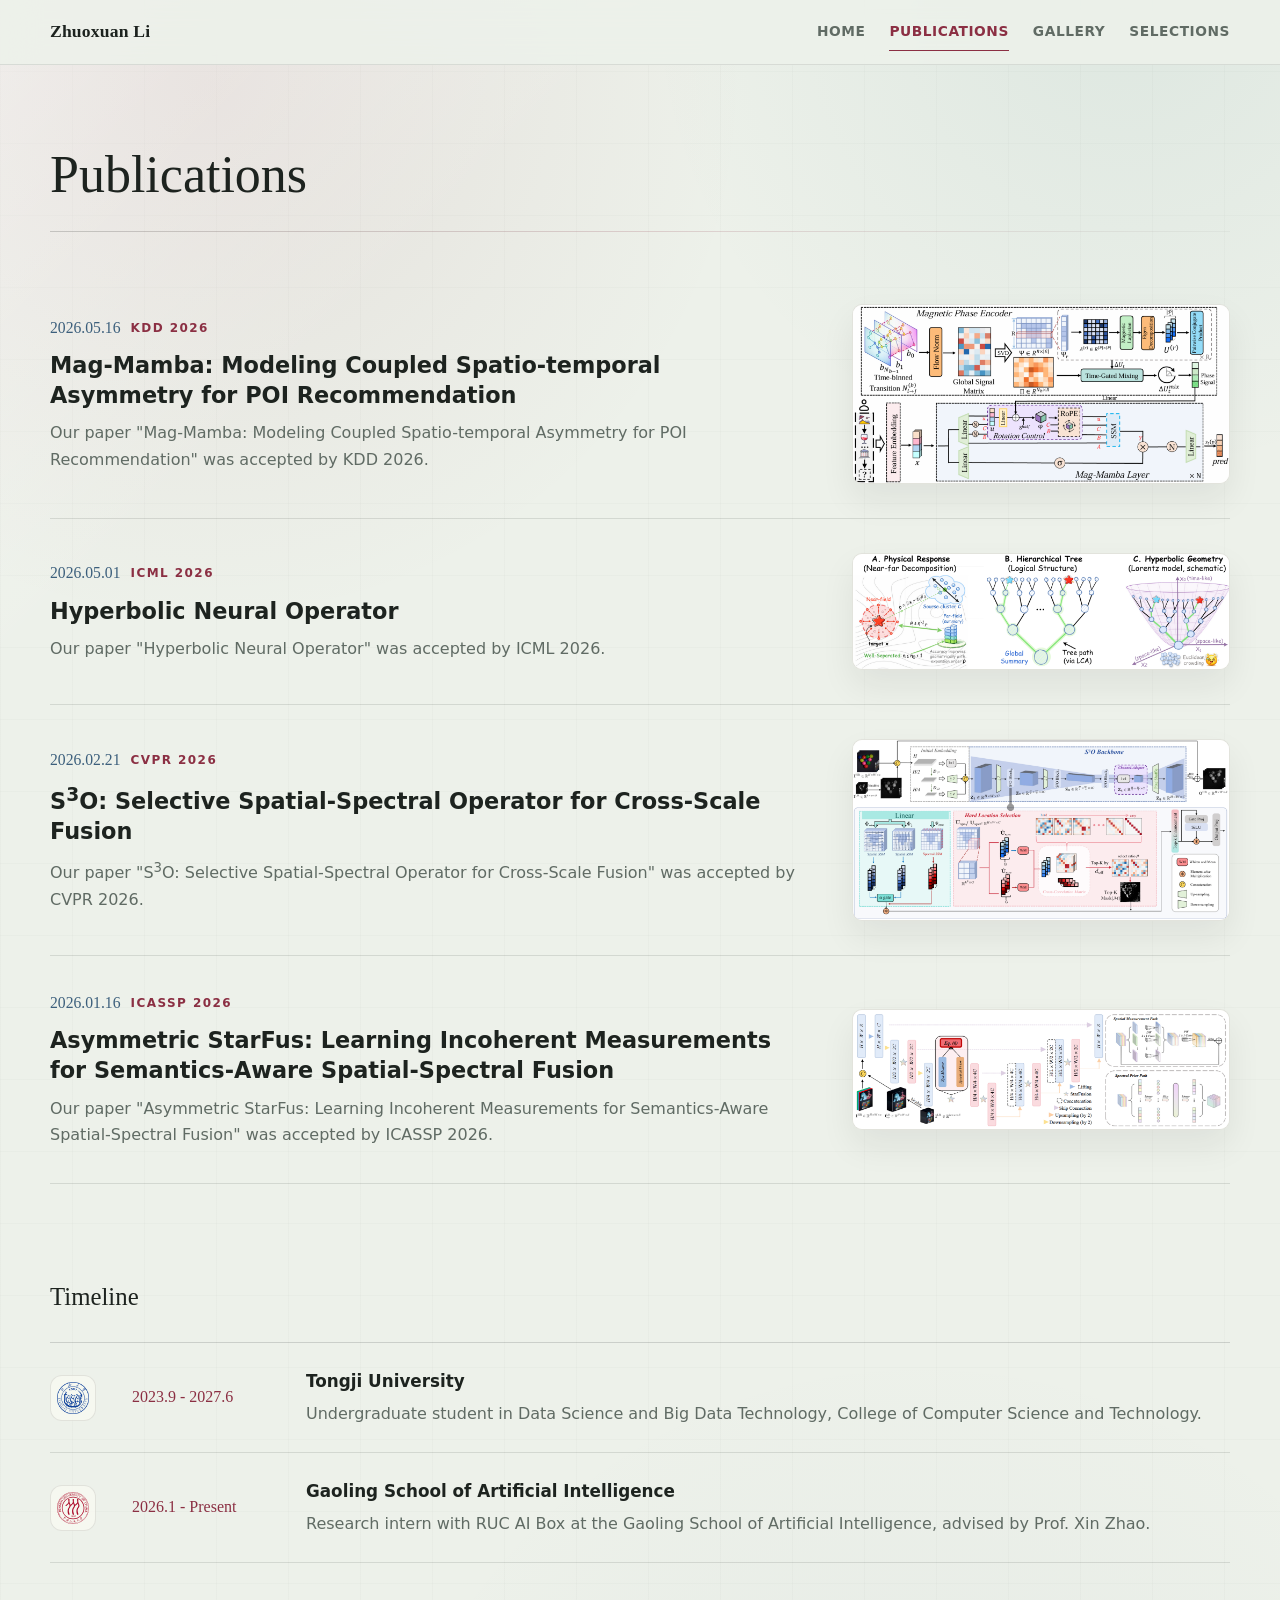
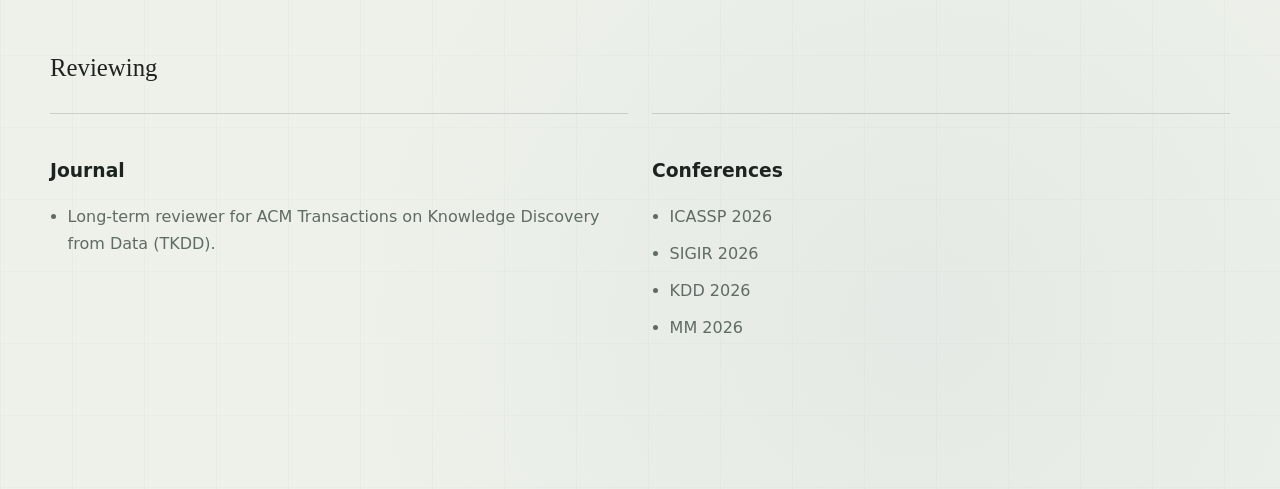
==== publications.html @ 2861a196 "Deploy personal site: multi-page layout with gallery, publications, and selections. EOF  Co-authored" ====
<!DOCTYPE html>
<html lang="en">
<head>
    <meta charset="UTF-8">
    <meta name="viewport" content="width=device-width, initial-scale=1.0">
    <title>Publications | Zhuoxuan Li</title>
    <link rel="stylesheet" href="assets/site.css">
</head>
<body>
    <header class="site-header">
        <div class="page nav">
            <a class="brand" href="index.html">Zhuoxuan Li</a>
            <nav class="nav-links" aria-label="Main navigation">
                <a href="index.html">Home</a>
                <a class="active" href="publications.html">Publications</a>
                <a href="gallery.html">Gallery</a>
                <a href="selections.html">Selections</a>
            </nav>
        </div>
    </header>

    <main class="page">
        <section class="page-title">
            <h1>Publications</h1>
        </section>

        <section class="paper-list">
            <article class="paper-entry">
                <div class="paper-main">
                    <div class="paper-meta">
                        <time>2026.05.16</time>
                        <span>KDD 2026</span>
                    </div>
                    <h2>Mag-Mamba: Modeling Coupled Spatio-temporal Asymmetry for POI Recommendation</h2>
                    <p>Our paper "Mag-Mamba: Modeling Coupled Spatio-temporal Asymmetry for POI Recommendation" was accepted by KDD 2026.</p>
                </div>
                <img src="assets/papers/mag-mamba.png" alt="Mag-Mamba pipeline">
            </article>
            <article class="paper-entry">
                <div class="paper-main">
                    <div class="paper-meta">
                        <time>2026.05.01</time>
                        <span>ICML 2026</span>
                    </div>
                    <h2>Hyperbolic Neural Operator</h2>
                    <p>Our paper "Hyperbolic Neural Operator" was accepted by ICML 2026.</p>
                </div>
                <img src="assets/papers/hno.png" alt="Hyperbolic Neural Operator pipeline">
            </article>
            <article class="paper-entry">
                <div class="paper-main">
                    <div class="paper-meta">
                        <time>2026.02.21</time>
                        <span>CVPR 2026</span>
                    </div>
                    <h2>S<sup>3</sup>O: Selective Spatial-Spectral Operator for Cross-Scale Fusion</h2>
                    <p>Our paper "S<sup>3</sup>O: Selective Spatial-Spectral Operator for Cross-Scale Fusion" was accepted by CVPR 2026.</p>
                </div>
                <img src="assets/papers/s3o.png" alt="S3O pipeline">
            </article>
            <article class="paper-entry">
                <div class="paper-main">
                    <div class="paper-meta">
                        <time>2026.01.16</time>
                        <span>ICASSP 2026</span>
                    </div>
                    <h2>Asymmetric StarFus: Learning Incoherent Measurements for Semantics-Aware Spatial-Spectral Fusion</h2>
                    <p>Our paper "Asymmetric StarFus: Learning Incoherent Measurements for Semantics-Aware Spatial-Spectral Fusion" was accepted by ICASSP 2026.</p>
                </div>
                <img src="assets/papers/starfus.png" alt="Asymmetric StarFus pipeline">
            </article>
        </section>

        <section class="research-extra">
            <h2>Timeline</h2>
            <div class="timeline-panel">
                <article class="timeline-item">
                    <img class="timeline-logo" src="assets/logos/tongji.svg" alt="Tongji University logo">
                    <time>2023.9 - 2027.6</time>
                    <div>
                        <h3>Tongji University</h3>
                        <p>Undergraduate student in Data Science and Big Data Technology, College of Computer Science and Technology.</p>
                    </div>
                </article>
                <article class="timeline-item">
                    <img class="timeline-logo" src="assets/logos/ruc.svg" alt="Renmin University of China logo">
                    <time>2026.1 - Present</time>
                    <div>
                        <h3>Gaoling School of Artificial Intelligence</h3>
                        <p>Research intern with RUC AI Box at the Gaoling School of Artificial Intelligence, advised by Prof. Xin Zhao.</p>
                    </div>
                </article>
            </div>
        </section>

        <section class="research-extra">
            <h2>Reviewing</h2>
            <div class="service-grid">
                <article class="service-card">
                    <h3>Journal</h3>
                    <ul>
                        <li>Long-term reviewer for ACM Transactions on Knowledge Discovery from Data (TKDD).</li>
                    </ul>
                </article>
                <article class="service-card">
                    <h3>Conferences</h3>
                    <ul>
                        <li>ICASSP 2026</li>
                        <li>SIGIR 2026</li>
                        <li>KDD 2026</li>
                        <li>MM 2026</li>
                    </ul>
                </article>
            </div>
        </section>
    </main>
</body>
</html>
---- assets/site.css ----
:root {
    --bg: #edf1ea;
    --paper: #fbfbf4;
    --ink: #1d231f;
    --muted: #606b64;
    --line: #c9d1c7;
    --accent: #8b2f43;
    --teal: #1f6f6b;
    --blue: #3c5f7c;
    --gold: #9b7a42;
    --ink-rgb: 29, 35, 31;
    --bg-rgb: 237, 241, 234;
    --paper-rgb: 251, 251, 244;
    --accent-rgb: 139, 47, 67;
    --teal-rgb: 31, 111, 107;
    --blue-rgb: 60, 95, 124;
    --gold-rgb: 155, 122, 66;
    --shadow-rgb: 24, 33, 29;
    --shadow: 0 18px 44px rgba(var(--shadow-rgb), 0.08);
}

* {
    box-sizing: border-box;
}

html {
    scroll-behavior: smooth;
}

body {
    margin: 0;
    color: var(--ink);
    background:
        radial-gradient(circle at 16% 4%, rgba(var(--accent-rgb), 0.085), transparent 34rem),
        radial-gradient(circle at 88% 0%, rgba(var(--teal-rgb), 0.075), transparent 30rem),
        radial-gradient(circle at 72% 92%, rgba(var(--blue-rgb), 0.052), transparent 36rem),
        linear-gradient(135deg, rgba(255, 255, 255, 0.48), transparent 30rem),
        linear-gradient(90deg, rgba(var(--ink-rgb), 0.02) 1px, transparent 1px),
        linear-gradient(0deg, rgba(var(--ink-rgb), 0.02) 1px, transparent 1px),
        var(--bg);
    background-size: auto, auto, auto, auto, 72px 72px, 72px 72px, auto;
    font-family: Inter, ui-sans-serif, system-ui, -apple-system, BlinkMacSystemFont, "Segoe UI", Arial, sans-serif;
    line-height: 1.68;
}

::selection {
    color: var(--paper);
    background: var(--accent);
}

a {
    color: inherit;
    text-decoration: none;
}

p a,
dd a,
.identity-text a {
    color: var(--teal);
    text-decoration: underline;
    text-underline-offset: 3px;
}

.page {
    width: min(1180px, calc(100% - 56px));
    margin: 0 auto;
}

.narrow {
    width: min(940px, calc(100% - 56px));
}

.home-page {
    width: min(1160px, calc(100% - 72px));
}

.site-header {
    position: sticky;
    top: 0;
    z-index: 10;
    border-bottom: 1px solid rgba(var(--ink-rgb), 0.1);
    background: rgba(var(--bg-rgb), 0.86);
    backdrop-filter: blur(18px);
}

.nav {
    display: flex;
    align-items: center;
    justify-content: space-between;
    gap: 24px;
    min-height: 64px;
}

.brand {
    font-family: Georgia, "Times New Roman", serif;
    font-size: 1.1rem;
    font-weight: 700;
    letter-spacing: 0.01em;
}

.nav-links {
    display: flex;
    flex-wrap: wrap;
    justify-content: flex-end;
    gap: 24px;
    color: var(--muted);
    font-size: 0.86rem;
    font-weight: 700;
    letter-spacing: 0.04em;
    text-transform: uppercase;
}

.nav-links a {
    position: relative;
    padding: 3px 0;
}

.nav-links a::after {
    content: "";
    position: absolute;
    right: 0;
    bottom: -4px;
    left: 0;
    height: 1px;
    background: currentColor;
    opacity: 0;
    transform: scaleX(0.45);
    transition: opacity 160ms ease, transform 160ms ease;
}

.nav-links a.active,
.nav-links a:hover {
    color: var(--accent);
}

.nav-links a.active::after,
.nav-links a:hover::after {
    opacity: 1;
    transform: scaleX(1);
}

.hero {
    display: grid;
    grid-template-columns: 292px minmax(0, 748px);
    gap: clamp(68px, 8.5vw, 124px);
    align-items: start;
    justify-content: space-between;
    padding: 88px 0 104px;
}

.hero-copy {
    max-width: 760px;
}

.eyebrow {
    margin: 0 0 14px;
    color: var(--accent);
    font-size: 0.78rem;
    font-weight: 750;
    letter-spacing: 0.14em;
    text-transform: uppercase;
}

h1,
h2 {
    margin: 0;
    font-family: Georgia, "Times New Roman", serif;
    font-weight: 500;
    letter-spacing: 0;
}

h1 {
    font-size: clamp(2.85rem, 5.1vw, 4.85rem);
    line-height: 0.98;
}

h2 {
    font-size: clamp(1.38rem, 2.5vw, 2rem);
}

.lead {
    margin-top: 30px;
    color: #28312d;
    font-family: Georgia, "Times New Roman", serif;
    font-size: clamp(1.14rem, 1.7vw, 1.32rem);
    line-height: 1.58;
}

.native-name {
    margin: 12px 0 0;
    color: var(--accent);
    font-family: Georgia, "Times New Roman", serif;
    font-size: clamp(1rem, 1.4vw, 1.18rem);
    letter-spacing: 0.03em;
}

.hero-copy p {
    max-width: 710px;
    color: #303936;
}

.epigraph {
    width: min(600px, 100%);
    margin: 48px 0 0 auto;
    padding: 24px 0 22px 38px;
    border-top: 1px solid rgba(var(--ink-rgb), 0.16);
    border-bottom: 1px solid rgba(var(--ink-rgb), 0.16);
    position: relative;
}

.epigraph::before {
    content: "";
    position: absolute;
    top: 22px;
    bottom: 20px;
    left: 0;
    width: 1px;
    background: var(--accent);
}

.epigraph blockquote {
    margin: 0;
    font-family: Georgia, "Times New Roman", serif;
    font-size: clamp(1.08rem, 1.55vw, 1.28rem);
    font-style: italic;
    line-height: 1.82;
}

.epigraph p {
    margin: 0;
    max-width: none;
    color: var(--ink);
}

.epigraph p + p {
    margin-top: 2px;
}

.profile-card {
    width: min(100%, 285px);
    justify-self: start;
    padding-top: 4px;
    position: sticky;
    top: 92px;
}

.portrait {
    display: block;
    width: min(100%, 238px);
    aspect-ratio: 1;
    margin: 0 auto 0 0;
    border: 1px solid rgba(var(--ink-rgb), 0.11);
    border-radius: 18px;
    box-shadow: 0 22px 46px rgba(var(--shadow-rgb), 0.105);
    filter: saturate(0.96) contrast(1.02);
    object-fit: cover;
    object-position: center;
}

.identity-list {
    display: grid;
    gap: 17px;
    margin-top: 32px;
    padding-left: 2px;
    position: relative;
}

.identity-list::before {
    content: "";
    position: absolute;
    top: 5px;
    bottom: 5px;
    left: 14px;
    width: 1px;
    background: rgba(var(--ink-rgb), 0.1);
}

.identity-row {
    display: grid;
    grid-template-columns: 34px minmax(0, 1fr);
    gap: 15px;
    align-items: start;
    color: var(--muted);
    font-family: Georgia, "Times New Roman", serif;
    font-size: 1.04rem;
    line-height: 1.46;
    position: relative;
    z-index: 1;
}

a.identity-row {
    text-decoration: none;
}

.identity-row:hover .identity-text {
    color: var(--ink);
}

.identity-icon {
    display: inline-grid;
    width: 26px;
    height: 26px;
    place-items: center;
    margin-top: 2px;
    border: 1px solid rgba(var(--ink-rgb), 0.14);
    border-radius: 50%;
    background: var(--bg);
    color: var(--ink);
}

.identity-icon svg {
    width: 16px;
    height: 16px;
    fill: none;
    stroke: currentColor;
    stroke-linecap: round;
    stroke-linejoin: round;
    stroke-width: 1.9;
}

.identity-text {
    min-width: 0;
}

.page-title {
    padding: 82px 0 38px;
}

.page-title::after {
    content: "";
    display: block;
    width: 100%;
    height: 1px;
    margin-top: 28px;
    background: linear-gradient(90deg, rgba(var(--ink-rgb), 0.2), rgba(var(--accent-rgb), 0.18), rgba(var(--ink-rgb), 0.04));
}

.page-title h1 {
    font-size: clamp(2.1rem, 4.2vw, 3.25rem);
    line-height: 1.08;
}

.pub-list,
.service-grid,
.selection-section,
.photo-grid,
.masonry-gallery {
    padding-bottom: 72px;
}

.paper-list {
    padding-bottom: 84px;
}

.paper-entry {
    display: grid;
    grid-template-columns: minmax(0, 1fr) minmax(230px, 32%);
    gap: 56px;
    align-items: center;
    padding: 34px 0;
    border-bottom: 1px solid rgba(var(--ink-rgb), 0.12);
}

.paper-entry h2,
.paper-entry img {
    transition: color 160ms ease, box-shadow 160ms ease, transform 160ms ease;
}

.paper-entry:hover h2 {
    color: var(--accent);
}

.paper-entry:hover img {
    box-shadow: 0 20px 42px rgba(var(--shadow-rgb), 0.11);
    transform: translateY(-2px);
}

.paper-main {
    min-width: 0;
}

.paper-meta {
    display: flex;
    flex-wrap: wrap;
    gap: 10px;
    align-items: center;
    margin-bottom: 10px;
}

.paper-entry time {
    color: var(--blue);
    font-family: Georgia, "Times New Roman", serif;
    font-size: 0.98rem;
    font-variant-numeric: tabular-nums;
}

.paper-entry h2 {
    max-width: 780px;
    margin-bottom: 10px;
    font-family: Inter, ui-sans-serif, system-ui, sans-serif;
    font-size: clamp(1.14rem, 1.75vw, 1.42rem);
    font-weight: 760;
    line-height: 1.32;
}

.paper-entry span {
    display: inline-flex;
    align-items: center;
    min-height: auto;
    padding: 0;
    border: 0;
    border-radius: 0;
    color: var(--accent);
    font-size: 0.75rem;
    font-weight: 850;
    letter-spacing: 0.12em;
    text-transform: uppercase;
}

.paper-entry p {
    margin: 0;
    color: var(--muted);
}

.paper-entry img {
    display: block;
    width: 100%;
    max-height: 185px;
    object-fit: contain;
    border: 1px solid rgba(var(--ink-rgb), 0.1);
    border-radius: 10px;
    background: rgba(var(--paper-rgb), 0.8);
    box-shadow: 0 16px 34px rgba(var(--shadow-rgb), 0.07);
}

.service-grid {
    display: grid;
    grid-template-columns: repeat(2, minmax(0, 1fr));
    gap: 24px;
}

.service-card {
    padding: 22px 0 0;
    border-top: 1px solid rgba(var(--ink-rgb), 0.16);
}

.service-card h2,
.service-card h3 {
    margin-bottom: 18px;
}

.service-card ul {
    display: grid;
    gap: 10px;
    margin: 0;
    padding-left: 1.1rem;
    color: var(--muted);
}

.research-extra {
    padding: 8px 0 76px;
}

.research-extra h2 {
    margin-bottom: 24px;
    color: var(--ink);
    font-size: clamp(1.12rem, 2vw, 1.55rem);
}

.timeline-panel {
    border-top: 1px solid rgba(var(--ink-rgb), 0.16);
}

.timeline-item {
    display: grid;
    grid-template-columns: 58px 150px 1fr;
    gap: 24px;
    align-items: center;
    padding: 24px 0;
    border-bottom: 1px solid rgba(var(--ink-rgb), 0.12);
}

.timeline-logo {
    width: 46px;
    height: 46px;
    object-fit: contain;
    padding: 6px;
    border: 1px solid rgba(var(--ink-rgb), 0.1);
    border-radius: 12px;
    background: rgba(var(--paper-rgb), 0.68);
}

.timeline-item time {
    color: var(--accent);
    font-family: Georgia, "Times New Roman", serif;
}

.timeline-item h3 {
    margin: 0 0 6px;
    font-size: 1.05rem;
}

.timeline-item p {
    margin: 0;
    color: var(--muted);
}

.masonry-gallery {
    display: grid;
    grid-template-columns: repeat(12, 1fr);
    grid-auto-flow: dense;
    gap: 38px 42px;
    align-items: start;
    padding-top: 10px;
    padding-bottom: 110px;
}

.gallery-card {
    display: grid;
    gap: 8px;
    width: 100%;
    margin: 0;
    transform: translateY(var(--shift-y, 0)) rotate(var(--tilt, 0deg));
}

.gallery-card:nth-child(1) {
    grid-column: 1 / span 4;
    --shift-y: 18px;
    --tilt: -1.2deg;
}

.gallery-card:nth-child(2) {
    grid-column: 5 / span 3;
    --shift-y: -8px;
    --tilt: 0.8deg;
}

.gallery-card:nth-child(3) {
    grid-column: 9 / span 4;
    --shift-y: 28px;
    --tilt: 1.1deg;
}

.gallery-card:nth-child(4) {
    grid-column: 2 / span 3;
    --shift-y: 6px;
    --tilt: 0.7deg;
}

.gallery-card:nth-child(5) {
    grid-column: 5 / span 4;
    --shift-y: 34px;
    --tilt: -0.7deg;
}

.gallery-card:nth-child(6) {
    grid-column: 10 / span 3;
    --shift-y: -18px;
    --tilt: -1deg;
}

.gallery-card:nth-child(7) {
    grid-column: 1 / span 3;
    --shift-y: 18px;
    --tilt: 1deg;
}

.gallery-card:nth-child(8) {
    grid-column: 4 / span 5;
    --shift-y: -10px;
    --tilt: 0.5deg;
}

.gallery-card img {
    display: block;
    width: 100%;
    border: 1px solid rgba(var(--ink-rgb), 0.12);
    border-radius: 14px;
    background: var(--paper);
    box-shadow: 0 16px 34px rgba(var(--shadow-rgb), 0.095);
    filter: saturate(0.95) contrast(1.02);
    transition: box-shadow 160ms ease, transform 160ms ease;
}

.gallery-card:hover img {
    box-shadow: 0 22px 42px rgba(var(--shadow-rgb), 0.13);
    transform: translateY(-3px);
}

.gallery-card figcaption {
    margin-top: 0;
    padding-left: 2px;
    color: var(--muted);
    font-family: Georgia, "Times New Roman", serif;
    font-size: 0.9rem;
    font-style: italic;
}

.selection-section {
    border-top: 1px solid rgba(var(--ink-rgb), 0.14);
    padding-top: 42px;
}

.selection-section:first-of-type {
    border-top: 0;
    padding-top: 0;
}

.selection-section h2 {
    margin-bottom: 26px;
    font-size: clamp(1.16rem, 2vw, 1.55rem);
}

.cover-wall {
    display: grid;
    gap: 26px;
}

.album-wall {
    grid-template-columns: repeat(4, minmax(0, 1fr));
}

.film-wall {
    grid-template-columns: repeat(5, minmax(0, 1fr));
}

.cover-card,
.poster-card {
    display: grid;
    gap: 11px;
    align-content: start;
}

.cover-card img,
.poster-card img {
    display: block;
    width: 100%;
    border: 1px solid rgba(var(--ink-rgb), 0.12);
    background: var(--paper);
    box-shadow: 0 18px 38px rgba(var(--shadow-rgb), 0.115);
    filter: saturate(0.96) contrast(1.02);
    transition: transform 160ms ease, box-shadow 160ms ease;
}

.cover-card img {
    aspect-ratio: 1;
    object-fit: cover;
    border-radius: 8px;
}

.poster-card img {
    aspect-ratio: 2 / 3;
    object-fit: cover;
    border-radius: 8px;
}

.cover-card:hover img,
.poster-card:hover img {
    box-shadow: 0 22px 46px rgba(var(--shadow-rgb), 0.18);
    transform: translateY(-4px);
}

.cover-card div {
    display: grid;
    gap: 2px;
}

.cover-card strong,
.poster-card strong {
    color: var(--ink);
    font-family: Georgia, "Times New Roman", serif;
    font-size: 0.96rem;
    font-weight: 760;
    line-height: 1.28;
}

.cover-card span {
    color: var(--gold);
    font-size: 0.86rem;
}

.poster-card strong {
    min-height: 2.4em;
}

@media (max-width: 900px) {
    .hero,
    .service-grid {
        grid-template-columns: 1fr;
    }

    .home-page {
        width: min(760px, calc(100% - 48px));
    }

    .hero {
        gap: 48px;
        padding: 66px 0 76px;
    }

    .profile-card {
        justify-self: start;
        position: static;
        width: min(100%, 330px);
    }

    .portrait {
        margin-left: 0;
    }

    .album-wall,
    .film-wall {
        grid-template-columns: repeat(2, minmax(0, 1fr));
    }

    .masonry-gallery {
        grid-template-columns: repeat(6, 1fr);
        gap: 28px;
    }

    .gallery-card:nth-child(odd) {
        grid-column: 1 / span 3;
    }

    .gallery-card:nth-child(even) {
        grid-column: 4 / span 3;
    }
}

@media (max-width: 620px) {
    .page,
    .narrow {
        width: min(100% - 28px, 1080px);
    }

    .home-page {
        width: min(100% - 28px, 1080px);
    }

    .nav {
        align-items: flex-start;
        flex-direction: column;
        gap: 10px;
        padding: 14px 0;
    }

    .nav-links {
        justify-content: flex-start;
        gap: 12px;
    }

    h1 {
        font-size: clamp(2.7rem, 15vw, 3.8rem);
    }

    .page-title h1 {
        font-size: clamp(2.2rem, 11vw, 3rem);
    }

    .paper-entry {
        grid-template-columns: 1fr;
        gap: 8px;
    }

    .identity-list {
        gap: 12px;
    }

    .identity-row {
        grid-template-columns: 30px minmax(0, 1fr);
        font-size: 0.98rem;
    }

    .timeline-item {
        grid-template-columns: 52px 1fr;
        gap: 8px;
    }

    .timeline-item time,
    .timeline-item div {
        grid-column: 2;
    }

    .epigraph {
        margin-left: 0;
        padding-left: 26px;
    }

    .paper-entry img {
        max-height: none;
    }

    .album-wall,
    .film-wall,
    .masonry-gallery {
        grid-template-columns: 1fr;
    }

    .gallery-card,
    .gallery-card:nth-child(odd),
    .gallery-card:nth-child(even) {
        grid-column: 1;
        transform: none;
    }
}
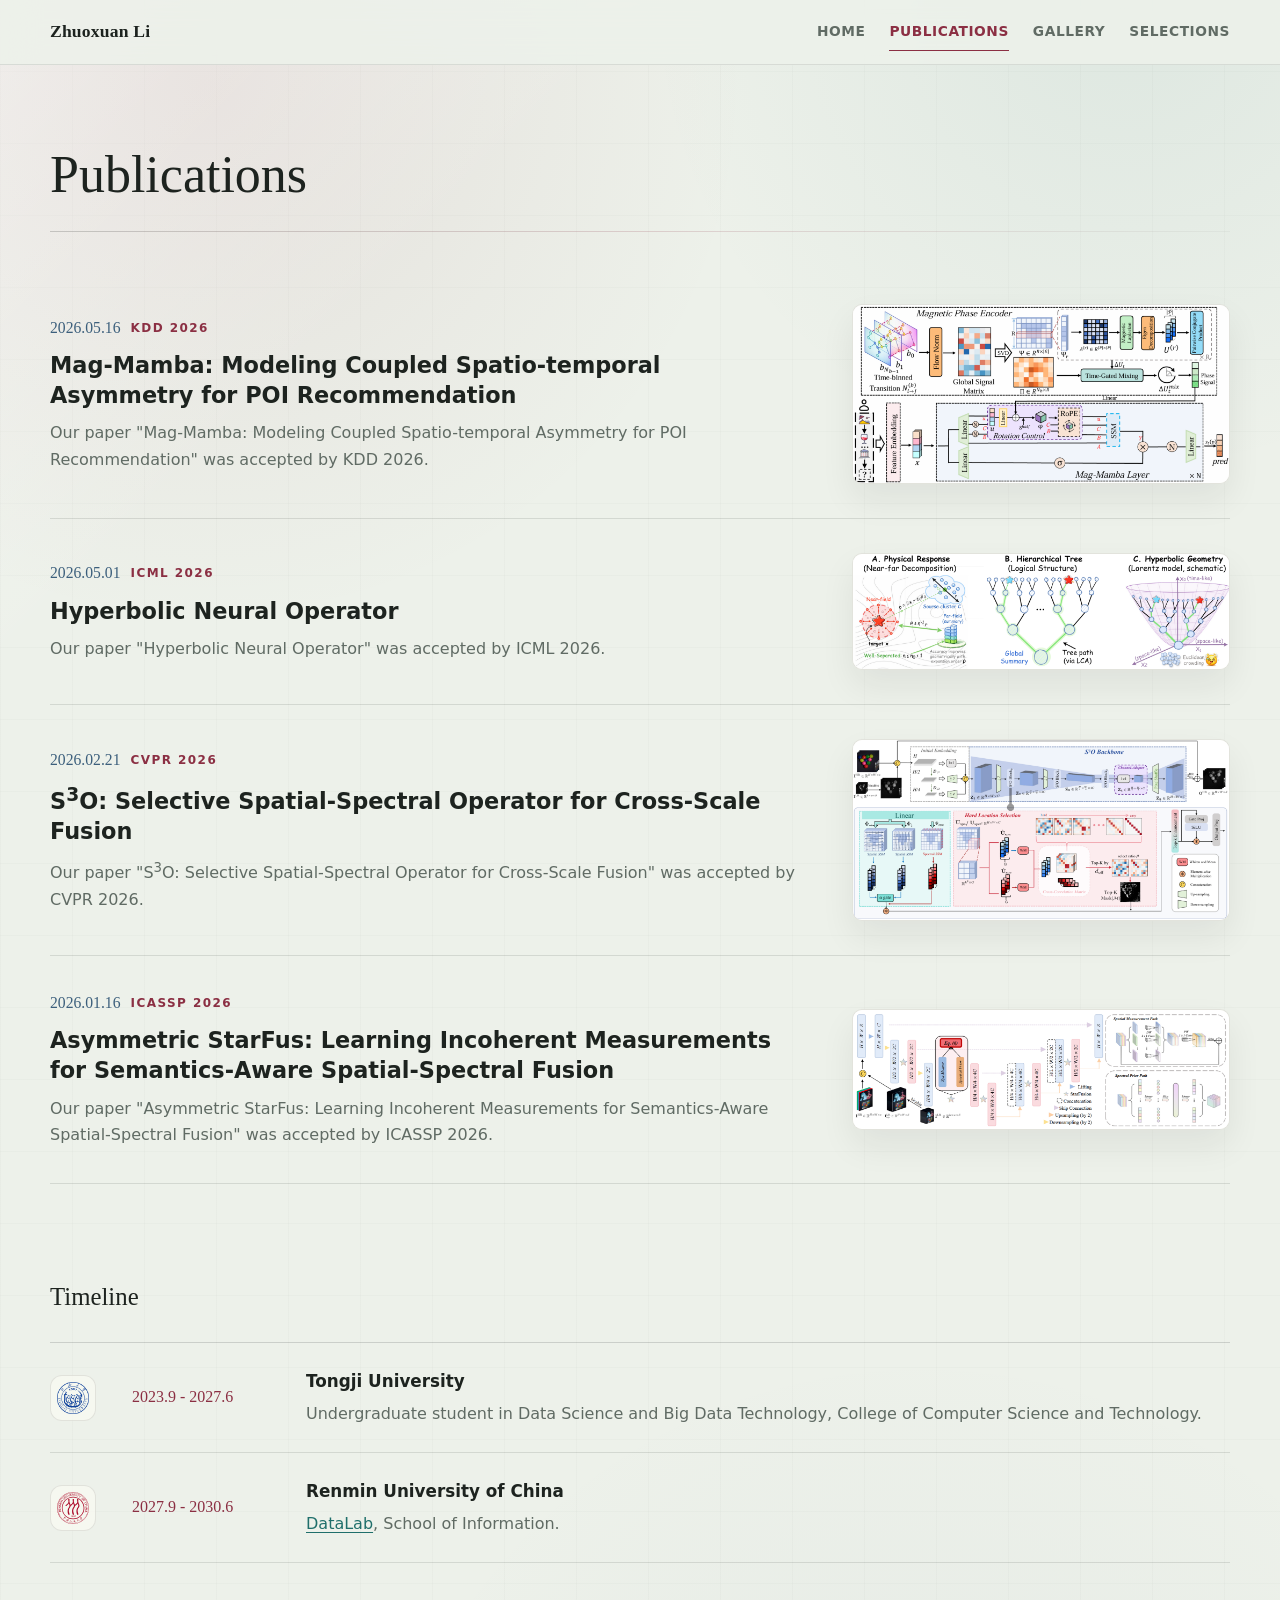
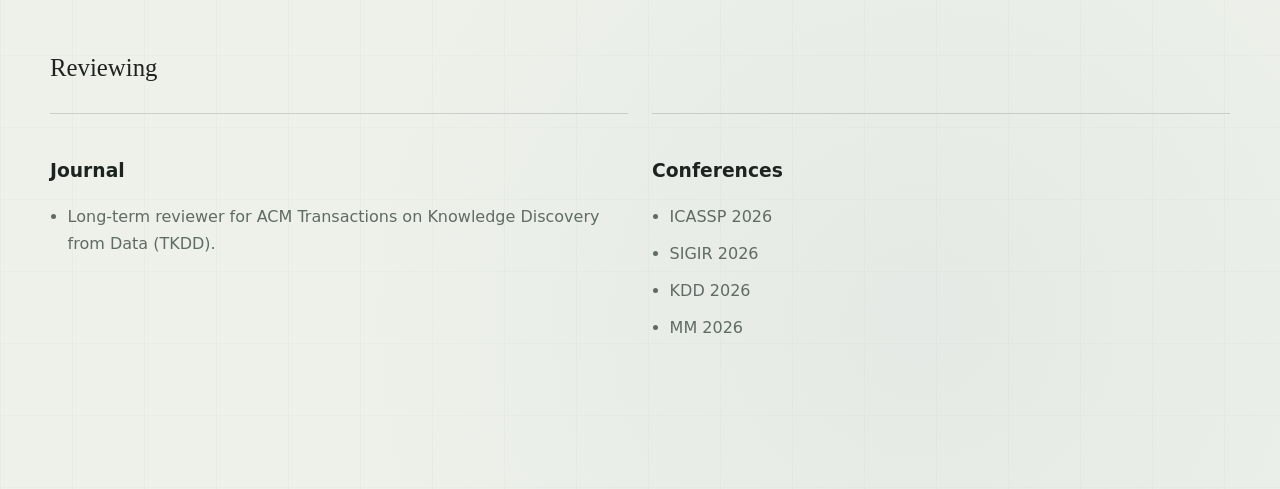
==== commit 8a6ea6b3: "Update academic profile, interests, and album selections" ====
--- a/publications.html
+++ b/publications.html
@@ -84,10 +84,10 @@
                 </article>
                 <article class="timeline-item">
                     <img class="timeline-logo" src="assets/logos/ruc.svg" alt="Renmin University of China logo">
-                    <time>2026.1 - Present</time>
+                    <time>2027.9 - 2030.6</time>
                     <div>
-                        <h3>Gaoling School of Artificial Intelligence</h3>
-                        <p>Research intern with RUC AI Box at the Gaoling School of Artificial Intelligence, advised by Prof. Xin Zhao.</p>
+                        <h3>Renmin University of China</h3>
+                        <p><a href="https://www.ruc-datalab.com/" target="_blank" rel="noreferrer">DataLab</a>, School of Information.</p>
                     </div>
                 </article>
             </div>
